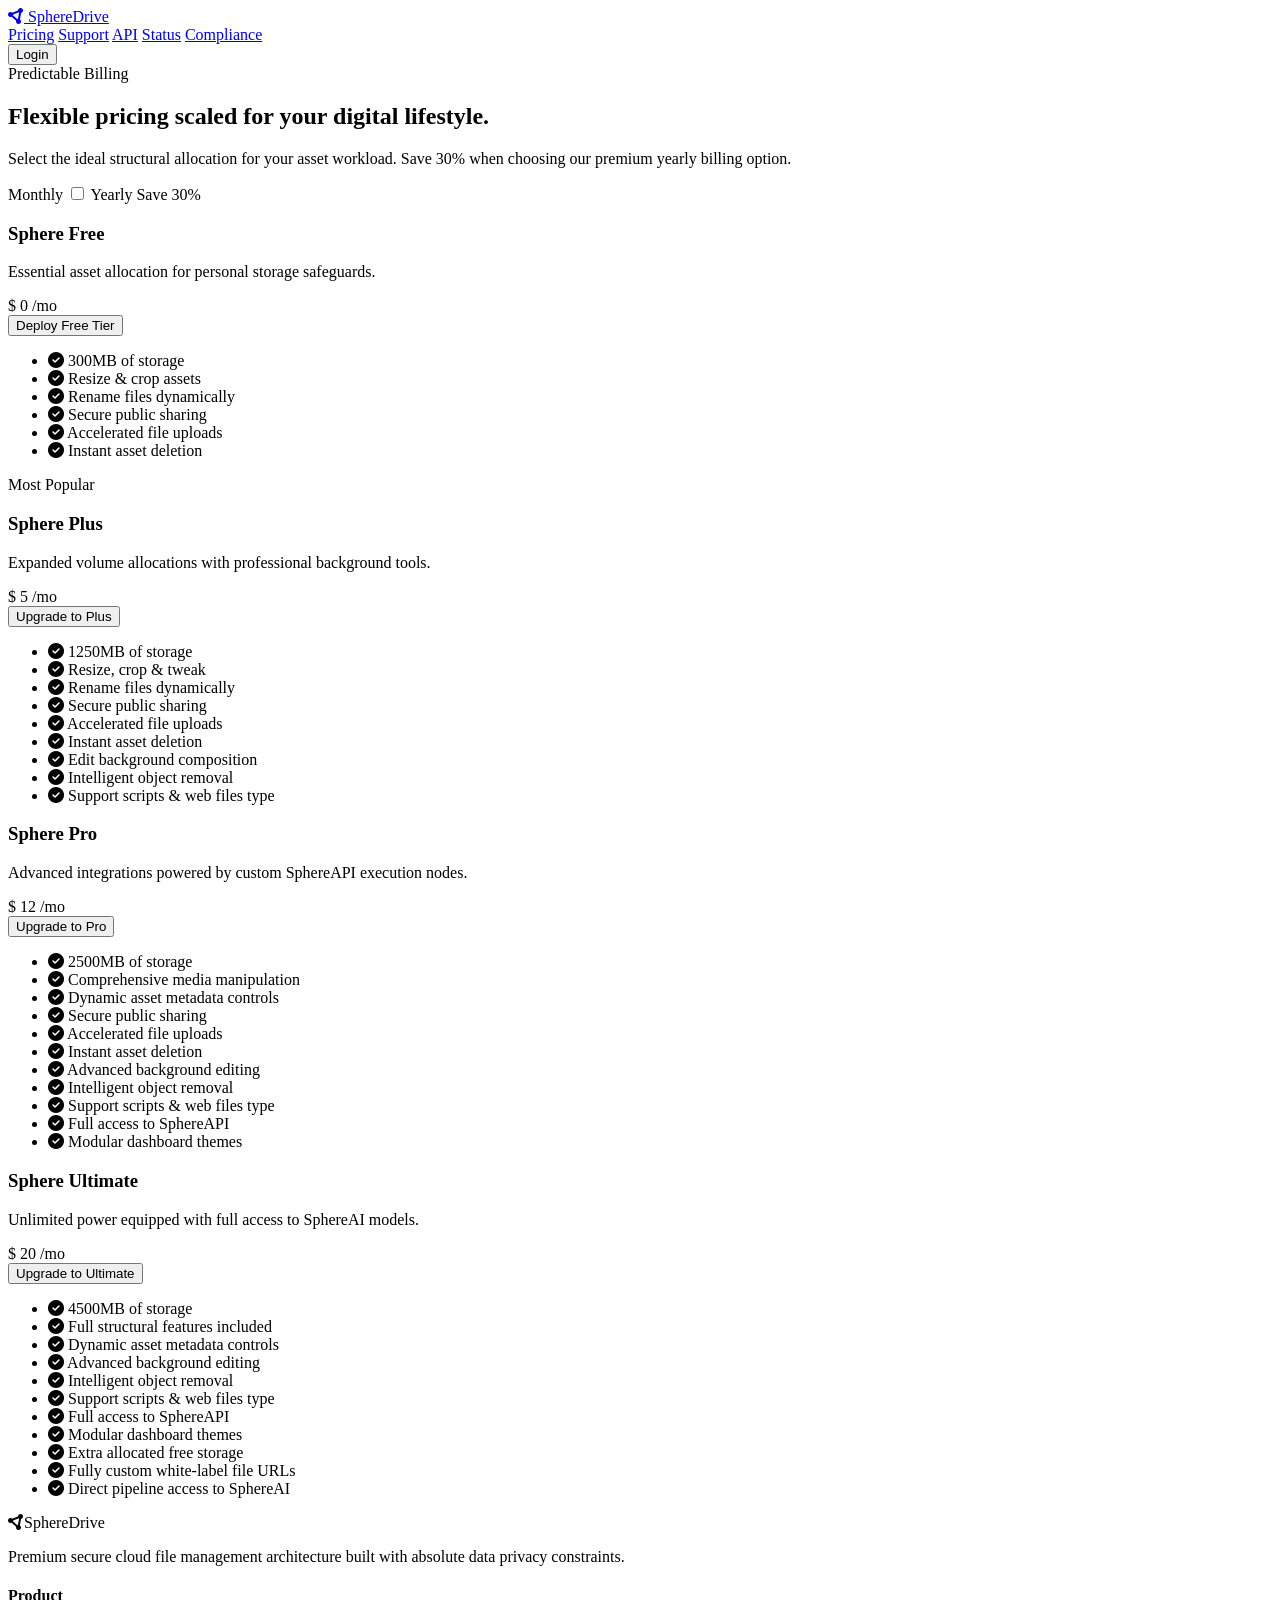
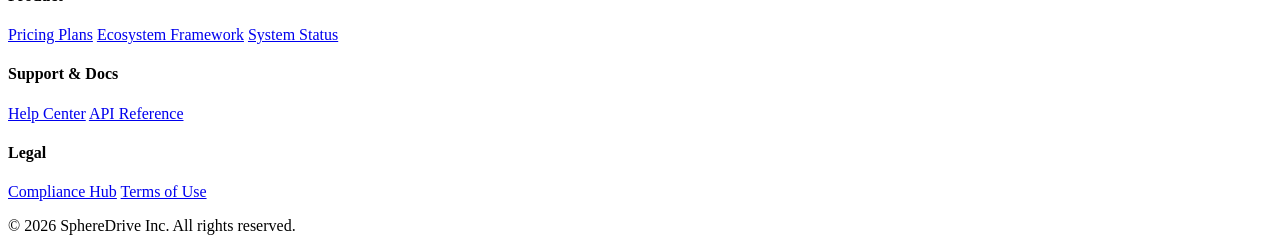
==== pricing/index.html @ c4f2fa49 "Create index.html" ====
<!DOCTYPE html>
<html lang="en">
<head>
    <meta charset="UTF-8">
    <meta name="viewport" content="width=device-width, initial-scale=1.0">
    <title>Pricing Plans | SphereDrive</title>
    <link rel="preconnect" href="https://fonts.googleapis.com">
    <link rel="preconnect" href="https://fonts.gstatic.com" crossorigin>
    <link href="https://fonts.googleapis.com/css2?family=Plus+Jakarta+Sans:wght@400;500;600;700&display=swap" rel="stylesheet">
    <link rel="stylesheet" href="https://cdnjs.cloudflare.com/ajax/libs/font-awesome/6.4.0/css/all.min.css">
    <link rel="stylesheet" href="styles.css">
</head>
<body>
    <header class="header">
        <div class="nav-container container">
            <a href="index.html" id="logo-link" class="logo">
                <i class="fa-solid fa-circle-nodes logo-icon"></i>
                <span>SphereDrive</span>
            </a>
            <nav class="nav-menu">
                <a href="pricing.html" class="nav-link active">Pricing</a>
                <a href="support.html" class="nav-link">Support</a>
                <a href="api-documentation.html" class="nav-link">API</a>
                <a href="status.html" class="nav-link">Status</a>
                <a href="compliance.html" class="nav-link">Compliance</a>
            </nav>
            <div class="nav-actions">
                <button id="nav-dynamic-btn" class="btn btn-primary">Login</button>
            </div>
        </div>
    </header>

    <main class="container page-spacing">
        <div class="section-header">
            <span class="badge">Predictable Billing</span>
            <h2>Flexible pricing scaled for your digital lifestyle.</h2>
            <p>Select the ideal structural allocation for your asset workload. Save 30% when choosing our premium yearly billing option.</p>
            
            <div class="pricing-toggle-container">
                <span id="billing-monthly-label" class="toggle-label active">Monthly</span>
                <label class="switch">
                    <input type="checkbox" id="pricing-toggle">
                    <span class="slider round"></span>
                </label>
                <span id="billing-yearly-label" class="toggle-label">Yearly <span class="discount-pill">Save 30%</span></span>
            </div>
        </div>

        <div class="pricing-cards-grid">
            <div class="pricing-card">
                <div class="card-header-block">
                    <h3>Sphere Free</h3>
                    <p class="plan-desc">Essential asset allocation for personal storage safeguards.</p>
                    <div class="price-display">
                        <span class="currency">$</span>
                        <span class="amount" data-monthly="0" data-yearly="0">0</span>
                        <span class="period">/mo</span>
                    </div>
                </div>
                <button class="btn btn-secondary full-width auth-trigger-btn">Deploy Free Tier</button>
                <ul class="plan-features-list">
                    <li><i class="fa-solid fa-circle-check"></i> 300MB of storage</li>
                    <li><i class="fa-solid fa-circle-check"></i> Resize & crop assets</li>
                    <li><i class="fa-solid fa-circle-check"></i> Rename files dynamically</li>
                    <li><i class="fa-solid fa-circle-check"></i> Secure public sharing</li>
                    <li><i class="fa-solid fa-circle-check"></i> Accelerated file uploads</li>
                    <li><i class="fa-solid fa-circle-check"></i> Instant asset deletion</li>
                </ul>
            </div>

            <div class="pricing-card highlighted">
                <div class="card-header-block">
                    <span class="popular-badge">Most Popular</span>
                    <h3>Sphere Plus</h3>
                    <p class="plan-desc">Expanded volume allocations with professional background tools.</p>
                    <div class="price-display">
                        <span class="currency">$</span>
                        <span class="amount" data-monthly="5" data-yearly="3.50">5</span>
                        <span class="period">/mo</span>
                    </div>
                </div>
                <button class="btn btn-primary full-width auth-trigger-btn">Upgrade to Plus</button>
                <ul class="plan-features-list">
                    <li><i class="fa-solid fa-circle-check"></i> 1250MB of storage</li>
                    <li><i class="fa-solid fa-circle-check"></i> Resize, crop & tweak</li>
                    <li><i class="fa-solid fa-circle-check"></i> Rename files dynamically</li>
                    <li><i class="fa-solid fa-circle-check"></i> Secure public sharing</li>
                    <li><i class="fa-solid fa-circle-check"></i> Accelerated file uploads</li>
                    <li><i class="fa-solid fa-circle-check"></i> Instant asset deletion</li>
                    <li><i class="fa-solid fa-circle-check"></i> Edit background composition</li>
                    <li><i class="fa-solid fa-circle-check"></i> Intelligent object removal</li>
                    <li><i class="fa-solid fa-circle-check"></i> Support scripts & web files type</li>
                </ul>
            </div>

            <div class="pricing-card">
                <div class="card-header-block">
                    <h3>Sphere Pro</h3>
                    <p class="plan-desc">Advanced integrations powered by custom SphereAPI execution nodes.</p>
                    <div class="price-display">
                        <span class="currency">$</span>
                        <span class="amount" data-monthly="12" data-yearly="8.40">12</span>
                        <span class="period">/mo</span>
                    </div>
                </div>
                <button class="btn btn-secondary full-width auth-trigger-btn">Upgrade to Pro</button>
                <ul class="plan-features-list">
                    <li><i class="fa-solid fa-circle-check"></i> 2500MB of storage</li>
                    <li><i class="fa-solid fa-circle-check"></i> Comprehensive media manipulation</li>
                    <li><i class="fa-solid fa-circle-check"></i> Dynamic asset metadata controls</li>
                    <li><i class="fa-solid fa-circle-check"></i> Secure public sharing</li>
                    <li><i class="fa-solid fa-circle-check"></i> Accelerated file uploads</li>
                    <li><i class="fa-solid fa-circle-check"></i> Instant asset deletion</li>
                    <li><i class="fa-solid fa-circle-check"></i> Advanced background editing</li>
                    <li><i class="fa-solid fa-circle-check"></i> Intelligent object removal</li>
                    <li><i class="fa-solid fa-circle-check"></i> Support scripts & web files type</li>
                    <li><i class="fa-solid fa-circle-check"></i> Full access to SphereAPI</li>
                    <li><i class="fa-solid fa-circle-check"></i> Modular dashboard themes</li>
                </ul>
            </div>

            <div class="pricing-card">
                <div class="card-header-block">
                    <h3>Sphere Ultimate</h3>
                    <p class="plan-desc">Unlimited power equipped with full access to SphereAI models.</p>
                    <div class="price-display">
                        <span class="currency">$</span>
                        <span class="amount" data-monthly="20" data-yearly="14.00">20</span>
                        <span class="period">/mo</span>
                    </div>
                </div>
                <button class="btn btn-secondary full-width auth-trigger-btn">Upgrade to Ultimate</button>
                <ul class="plan-features-list">
                    <li><i class="fa-solid fa-circle-check"></i> 4500MB of storage</li>
                    <li><i class="fa-solid fa-circle-check"></i> Full structural features included</li>
                    <li><i class="fa-solid fa-circle-check"></i> Dynamic asset metadata controls</li>
                    <li><i class="fa-solid fa-circle-check"></i> Advanced background editing</li>
                    <li><i class="fa-solid fa-circle-check"></i> Intelligent object removal</li>
                    <li><i class="fa-solid fa-circle-check"></i> Support scripts & web files type</li>
                    <li><i class="fa-solid fa-circle-check"></i> Full access to SphereAPI</li>
                    <li><i class="fa-solid fa-circle-check"></i> Modular dashboard themes</li>
                    <li><i class="fa-solid fa-circle-check"></i> Extra allocated free storage</li>
                    <li><i class="fa-solid fa-circle-check"></i> Fully custom white-label file URLs</li>
                    <li><i class="fa-solid fa-circle-check"></i> Direct pipeline access to SphereAI</li>
                </ul>
            </div>
        </div>
    </main>

    <footer class="footer">
        <div class="container footer-grid">
            <div class="footer-brand">
                <div class="logo"><i class="fa-solid fa-circle-nodes logo-icon"></i><span>SphereDrive</span></div>
                <p class="footer-desc">Premium secure cloud file management architecture built with absolute data privacy constraints.</p>
            </div>
            <div class="footer-links-col">
                <h4>Product</h4>
                <a href="pricing.html">Pricing Plans</a>
                <a href="framework.html">Ecosystem Framework</a>
                <a href="status.html">System Status</a>
            </div>
            <div class="footer-links-col">
                <h4>Support & Docs</h4>
                <a href="support.html">Help Center</a>
                <a href="api-documentation.html">API Reference</a>
            </div>
            <div class="footer-links-col">
                <h4>Legal</h4>
                <a href="compliance.html">Compliance Hub</a>
                <a href="terms-of-use.html">Terms of Use</a>
            </div>
        </div>
        <div class="container footer-bottom">
            <p>&copy; 2026 SphereDrive Inc. All rights reserved.</p>
        </div>
    </footer>

    <script type="module" src="JavaScript/main.js"></script>
</body>
</html>
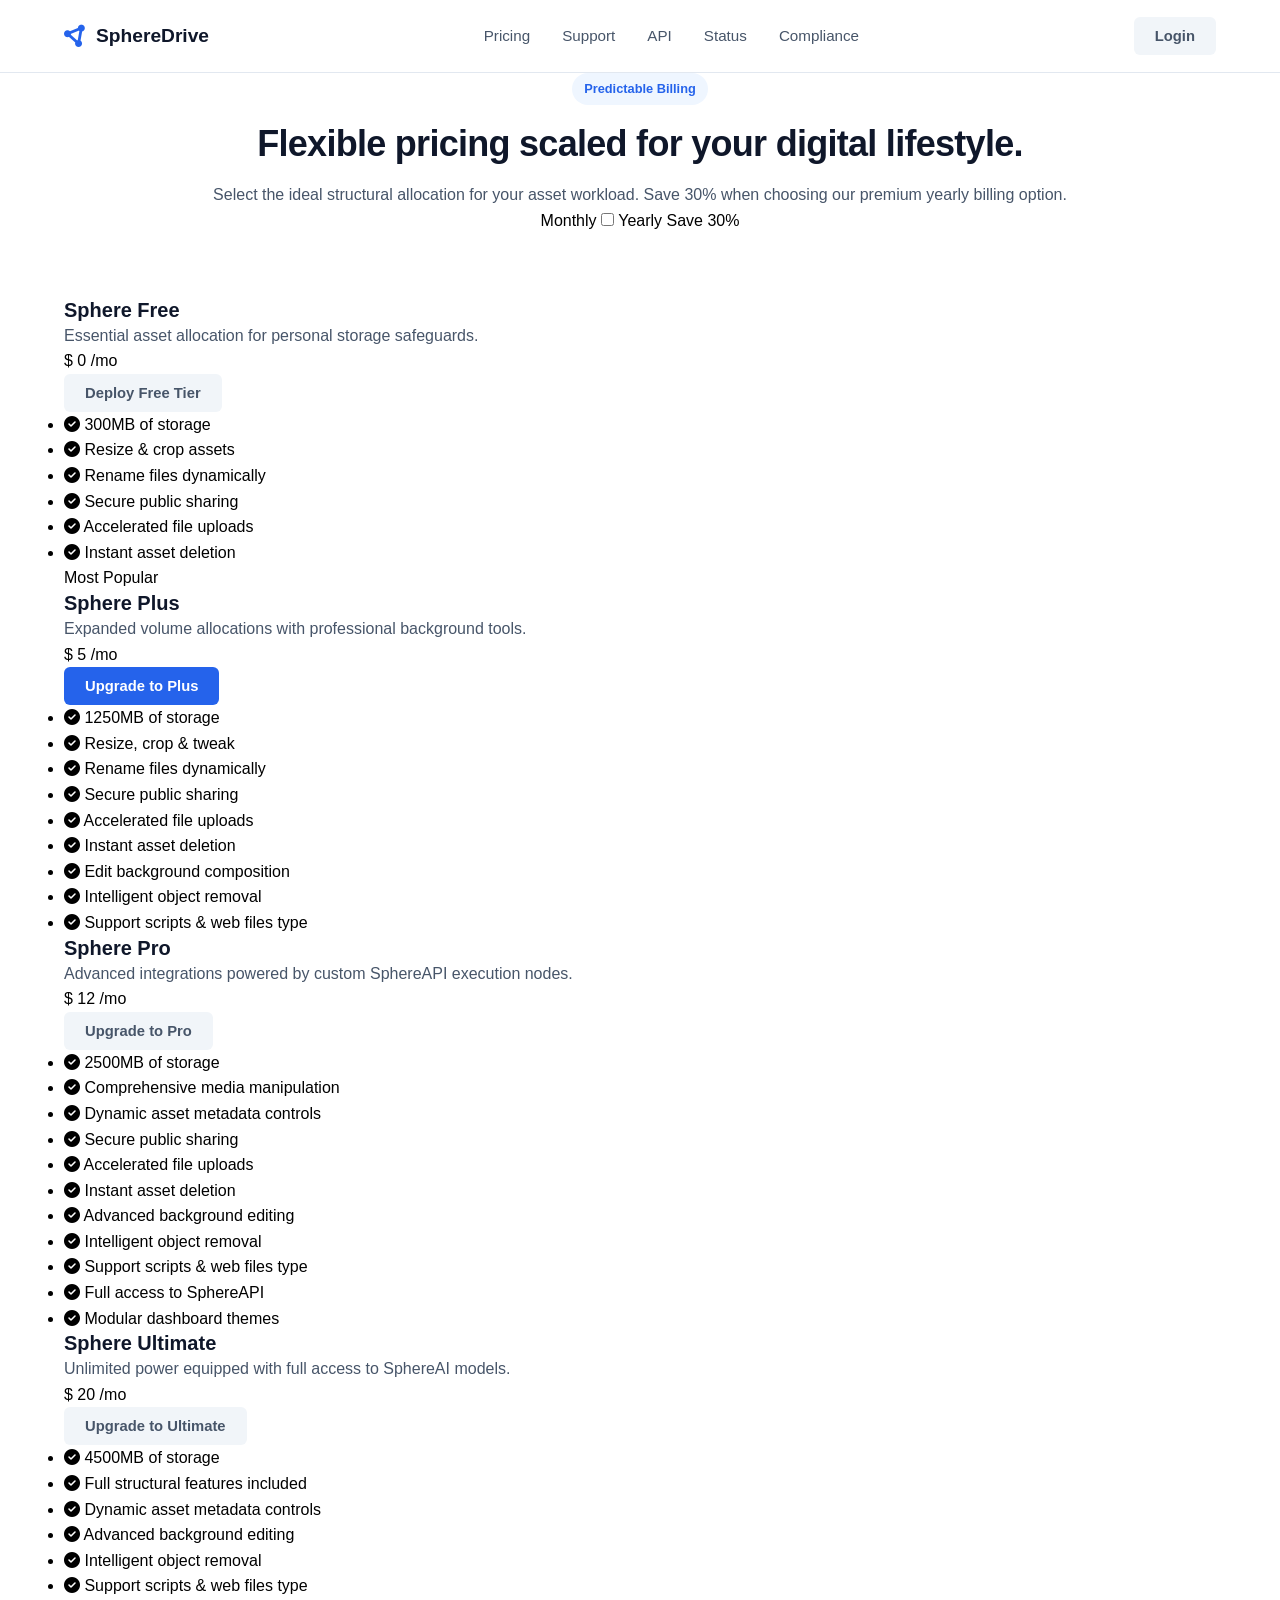
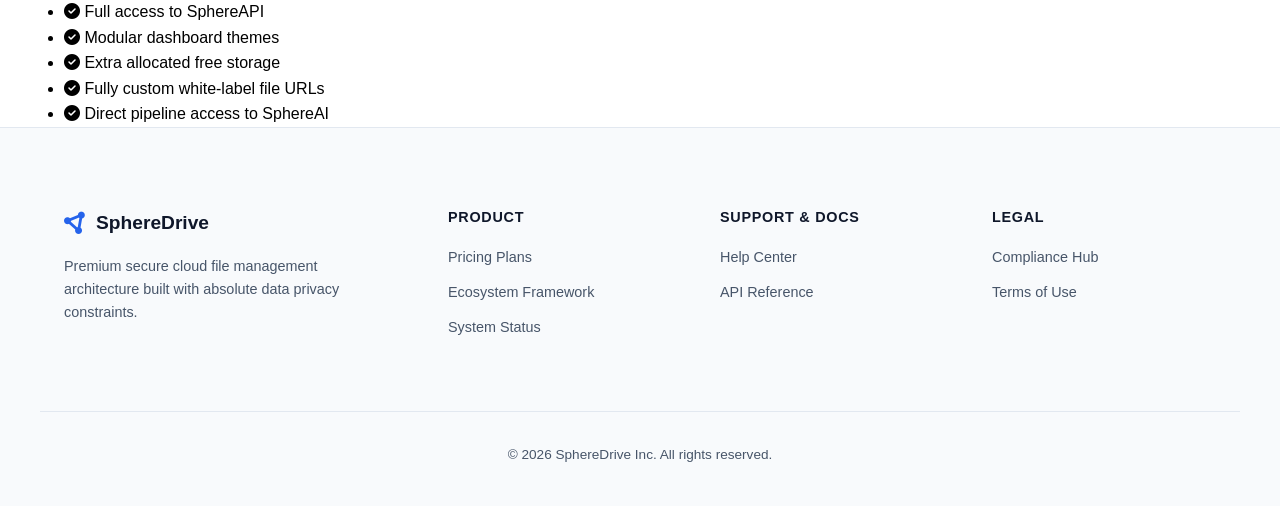
==== commit cce9b98a: "Update index.html" ====
--- a/pricing/index.html
+++ b/pricing/index.html
@@ -8,7 +8,7 @@
     <link rel="preconnect" href="https://fonts.gstatic.com" crossorigin>
     <link href="https://fonts.googleapis.com/css2?family=Plus+Jakarta+Sans:wght@400;500;600;700&display=swap" rel="stylesheet">
     <link rel="stylesheet" href="https://cdnjs.cloudflare.com/ajax/libs/font-awesome/6.4.0/css/all.min.css">
-    <link rel="stylesheet" href="styles.css">
+    <link rel="stylesheet" href="/styles.css">
 </head>
 <body>
     <header class="header">
@@ -175,6 +175,6 @@
         </div>
     </footer>
 
-    <script type="module" src="JavaScript/main.js"></script>
+    <script type="module" src="/JavaScript/main.js"></script>
 </body>
 </html>
--- a/styles.css
+++ b/styles.css
@@ -0,0 +1,651 @@
+/* /styles.css */
+
+/* --- Custom Variables & Theme Setup --- */
+:root {
+    --bg-primary: #ffffff;
+    --bg-secondary: #f8fafc;
+    --bg-tertiary: #f1f5f9;
+    --border-color: #e2e8f0;
+    
+    --text-primary: #0f172a;
+    --text-secondary: #475569;
+    --text-muted: #94a3b8;
+    
+    --accent-color: #2563eb;
+    --accent-hover: #1d4ed8;
+    --accent-light: #eff6ff;
+    
+    --shadow-sm: 0 1px 3px rgba(0,0,0,0.05), 0 1px 2px rgba(0,0,0,0.02);
+    --shadow-md: 0 4px 6px -1px rgba(0,0,0,0.05), 0 2px 4px -1px rgba(0,0,0,0.03);
+    --shadow-lg: 0 10px 15px -3px rgba(0,0,0,0.04), 0 4px 6px -2px rgba(0,0,0,0.02);
+    --radius-sm: 6px;
+    --radius-md: 12px;
+    --radius-lg: 16px;
+    
+    --transition-smooth: all 0.25s cubic-bezier(0.4, 0, 0.2, 1);
+}
+
+/* --- Global Resets & Elements --- */
+* {
+    box-sizing: border-box;
+    margin: 0;
+    padding: 0;
+}
+
+html {
+    scroll-behavior: smooth;
+    font-family: 'Plus Jakarta Sans', sans-serif;
+    color: --text-primary;
+    background-color: var(--bg-primary);
+    -webkit-font-smoothing: antialiased;
+}
+
+body {
+    overflow-x: hidden;
+    line-height: 1.6;
+}
+
+.container {
+    max-width: 1200px;
+    margin: 0 auto;
+    padding: 0 24px;
+}
+
+/* --- Typography --- */
+h1, h2, h3, h4 {
+    color: var(--text-primary);
+    font-weight: 700;
+    line-height: 1.25;
+}
+
+h1 {
+    font-size: 3rem;
+    letter-spacing: -0.03em;
+}
+
+h2 {
+    font-size: 2.25rem;
+    letter-spacing: -0.02em;
+}
+
+h3 {
+    font-size: 1.25rem;
+}
+
+p {
+    color: var(--text-secondary);
+}
+
+/* --- Buttons & UI Controls --- */
+.btn {
+    display: inline-flex;
+    align-items: center;
+    justify-content: center;
+    font-family: inherit;
+    font-weight: 600;
+    font-size: 0.925rem;
+    padding: 10px 20px;
+    border-radius: var(--radius-sm);
+    border: 1px solid transparent;
+    cursor: pointer;
+    transition: var(--transition-smooth);
+    text-decoration: none;
+}
+
+.btn-primary {
+    background-color: var(--accent-color);
+    color: var(--bg-primary);
+}
+
+.btn-primary:hover {
+    background-color: var(--accent-hover);
+}
+
+.btn-secondary {
+    background-color: var(--bg-tertiary);
+    color: var(--text-secondary);
+}
+
+.btn-secondary:hover {
+    background-color: var(--border-color);
+}
+
+.btn-lg {
+    padding: 14px 28px;
+    font-size: 1rem;
+    border-radius: var(--radius-md);
+}
+
+.badge {
+    display: inline-block;
+    background-color: var(--accent-light);
+    color: var(--accent-color);
+    font-weight: 600;
+    font-size: 0.8rem;
+    padding: 6px 12px;
+    border-radius: 50px;
+    margin-bottom: 16px;
+}
+
+/* --- Sticky Navigation --- */
+.header {
+    position: sticky;
+    top: 0;
+    background-color: rgba(255, 255, 255, 0.85);
+    backdrop-filter: blur(12px);
+    -webkit-backdrop-filter: blur(12px);
+    border-bottom: 1px solid var(--border-color);
+    z-index: 1000;
+    transition: var(--transition-smooth);
+}
+
+.nav-container {
+    display: flex;
+    align-items: center;
+    justify-content: space-between;
+    height: 72px;
+}
+
+.logo {
+    display: flex;
+    align-items: center;
+    gap: 10px;
+    text-decoration: none;
+    font-weight: 700;
+    font-size: 1.2rem;
+    color: var(--text-primary);
+}
+
+.logo-icon {
+    color: var(--accent-color);
+    font-size: 1.4rem;
+}
+
+.nav-menu {
+    display: flex;
+    align-items: center;
+    gap: 32px;
+}
+
+.nav-link {
+    text-decoration: none;
+    color: var(--text-secondary);
+    font-weight: 500;
+    font-size: 0.95rem;
+    transition: var(--transition-smooth);
+}
+
+.nav-link:hover {
+    color: var(--accent-color);
+}
+
+/* --- Hero Section --- */
+.hero-section {
+    display: grid;
+    grid-template-columns: 1.1fr 0.9fr;
+    gap: 64px;
+    align-items: center;
+    padding: 80px 24px 100px 24px;
+}
+
+.hero-subtitle {
+    font-size: 1.15rem;
+    margin-top: 24px;
+    margin-bottom: 36px;
+    max-width: 520px;
+}
+
+.hero-buttons {
+    display: flex;
+    gap: 16px;
+    margin-bottom: 32px;
+}
+
+.hero-meta {
+    display: flex;
+    gap: 24px;
+    color: var(--text-secondary);
+    font-size: 0.875rem;
+}
+
+.hero-meta i {
+    color: var(--accent-color);
+    margin-right: 4px;
+}
+
+/* --- Mockup Dashboard Simulation --- */
+.window-mockup {
+    background-color: var(--bg-primary);
+    border: 1px solid var(--border-color);
+    border-radius: var(--radius-lg);
+    box-shadow: var(--shadow-lg);
+    overflow: hidden;
+}
+
+.window-header {
+    background-color: var(--bg-secondary);
+    border-bottom: 1px solid var(--border-color);
+    padding: 12px 20px;
+    display: flex;
+    align-items: center;
+    gap: 24px;
+}
+
+.window-dots {
+    display: flex;
+    gap: 6px;
+}
+
+.window-dots .dot {
+    width: 10px;
+    height: 10px;
+    border-radius: 50%;
+    background-color: #cbd5e1;
+}
+
+.window-search {
+    background-color: var(--bg-primary);
+    border: 1px solid var(--border-color);
+    border-radius: var(--radius-sm);
+    padding: 4px 12px;
+    font-size: 0.8rem;
+    color: var(--text-secondary);
+    flex-grow: 1;
+    max-width: 240px;
+}
+
+.window-body {
+    display: grid;
+    grid-template-columns: 140px 1fr;
+    height: 240px;
+}
+
+.mock-sidebar {
+    background-color: var(--bg-secondary);
+    border-right: 1px solid var(--border-color);
+    padding: 16px 12px;
+    display: flex;
+    flex-direction: column;
+    gap: 12px;
+    font-size: 0.8rem;
+    font-weight: 600;
+    color: var(--text-secondary);
+}
+
+.mock-sidebar div {
+    display: flex;
+    align-items: center;
+    gap: 8px;
+    padding: 6px 8px;
+    border-radius: var(--radius-sm);
+}
+
+.mock-sidebar .active {
+    background-color: var(--accent-light);
+    color: var(--accent-color);
+}
+
+.mock-content {
+    padding: 20px;
+    background-color: var(--bg-primary);
+}
+
+.file-grid {
+    display: grid;
+    grid-template-columns: repeat(auto-fill, minmax(100px, 1fr));
+    gap: 16px;
+}
+
+.file-card {
+    border: 1px solid var(--border-color);
+    border-radius: var(--radius-sm);
+    padding: 12px 8px;
+    text-align: center;
+    font-size: 0.75rem;
+    font-weight: 500;
+    color: var(--text-secondary);
+    display: flex;
+    flex-direction: column;
+    align-items: center;
+    gap: 8px;
+    box-shadow: var(--shadow-sm);
+}
+
+.file-card i {
+    font-size: 1.5rem;
+}
+
+.pdf-icon { color: #ef4444; }
+.img-icon { color: #3b82f6; }
+.code-icon { color: #10b981; }
+
+/* --- Features Grid Section --- */
+.features-section {
+    background-color: var(--bg-secondary);
+    padding: 100px 0;
+    border-top: 1px solid var(--border-color);
+    border-bottom: 1px solid var(--border-color);
+}
+
+.section-header {
+    text-align: center;
+    margin-bottom: 64px;
+}
+
+.section-header h2 {
+    margin-bottom: 16px;
+}
+
+.features-grid {
+    display: grid;
+    grid-template-columns: repeat(auto-fit, minmax(240px, 1fr));
+    gap: 32px;
+}
+
+.feature-card {
+    background-color: var(--bg-primary);
+    border: 1px solid var(--border-color);
+    padding: 32px;
+    border-radius: var(--radius-lg);
+    box-shadow: var(--shadow-sm);
+    transition: var(--transition-smooth);
+}
+
+.feature-card:hover {
+    transform: translateY(-4px);
+    box-shadow: var(--shadow-md);
+}
+
+.feature-icon-wrapper {
+    width: 48px;
+    height: 48px;
+    border-radius: var(--radius-sm);
+    background-color: var(--accent-light);
+    color: var(--accent-color);
+    display: flex;
+    align-items: center;
+    justify-content: center;
+    font-size: 1.25rem;
+    margin-bottom: 20px;
+}
+
+.feature-card h3 {
+    margin-bottom: 12px;
+}
+
+/* --- Dynamic Split Showcase Layouts --- */
+.split-layout {
+    display: grid;
+    grid-template-columns: 1fr 1fr;
+    gap: 80px;
+    align-items: center;
+    padding: 100px 24px;
+}
+
+.split-layout.reverse .split-image {
+    order: 2;
+}
+
+.section-label {
+    text-transform: uppercase;
+    font-size: 0.75rem;
+    font-weight: 700;
+    letter-spacing: 0.1em;
+    color: var(--accent-color);
+    display: block;
+    margin-bottom: 12px;
+}
+
+.split-text h2 {
+    margin-bottom: 20px;
+}
+
+.split-text p {
+    font-size: 1.05rem;
+    margin-bottom: 24px;
+}
+
+.benefit-list {
+    list-style: none;
+    display: flex;
+    flex-direction: column;
+    gap: 12px;
+}
+
+.benefit-list li {
+    display: flex;
+    align-items: center;
+    gap: 10px;
+    font-weight: 500;
+    color: var(--text-secondary);
+}
+
+.benefit-list i {
+    color: var(--accent-color);
+}
+
+/* --- Storage Card Block --- */
+.storage-visual-card {
+    background: var(--bg-primary);
+    border: 1px solid var(--border-color);
+    padding: 32px;
+    border-radius: var(--radius-lg);
+    box-shadow: var(--shadow-md);
+}
+
+.storage-info {
+    display: flex;
+    justify-content: space-between;
+    margin-bottom: 16px;
+    font-size: 0.9rem;
+}
+
+.progress-bar-container {
+    width: 100%;
+    height: 8px;
+    background-color: var(--bg-tertiary);
+    border-radius: 4px;
+    overflow: hidden;
+    margin-bottom: 12px;
+}
+
+.progress-bar {
+    height: 100%;
+    background-color: var(--accent-color);
+    border-radius: 4px;
+}
+
+.storage-usage-text {
+    font-size: 0.8rem;
+    color: var(--text-muted);
+}
+
+/* --- Crypto Shield UI Showcase --- */
+.crypto-shield-box {
+    background-color: var(--bg-secondary);
+    border: 1px solid var(--border-color);
+    height: 200px;
+    border-radius: var(--radius-lg);
+    display: flex;
+    align-items: center;
+    justify-content: center;
+    gap: 16px;
+    position: relative;
+}
+
+.core-shield-icon {
+    font-size: 3.5rem;
+    color: var(--accent-color);
+}
+
+.transient-icon {
+    font-size: 1.5rem;
+    color: var(--text-muted);
+}
+
+.connection-line {
+    width: 60px;
+    height: 2px;
+    background: linear-gradient(90deg, var(--border-color), var(--accent-color));
+}
+
+/* --- Share Links Interface Component --- */
+.share-links-preview {
+    border: 1px solid var(--border-color);
+    padding: 24px;
+    border-radius: var(--radius-lg);
+    box-shadow: var(--shadow-md);
+    background-color: var(--bg-primary);
+}
+
+.link-row {
+    display: flex;
+    justify-content: space-between;
+    align-items: center;
+    background-color: var(--bg-secondary);
+    padding: 12px 16px;
+    border-radius: var(--radius-sm);
+    border: 1px solid var(--border-color);
+    margin-bottom: 12px;
+}
+
+.link-text {
+    font-size: 0.85rem;
+    font-family: monospace;
+    color: var(--text-secondary);
+}
+
+.copy-badge {
+    font-size: 0.75rem;
+    background-color: var(--accent-color);
+    color: var(--bg-primary);
+    padding: 4px 8px;
+    border-radius: 4px;
+    font-weight: 600;
+    cursor: pointer;
+}
+
+.link-permissions {
+    display: flex;
+    gap: 16px;
+    font-size: 0.8rem;
+    color: var(--text-secondary);
+    font-weight: 500;
+}
+
+/* --- Call To Action Frame --- */
+.cta-section {
+    padding: 60px 24px 120px 24px;
+}
+
+.cta-box {
+    background-color: var(--bg-secondary);
+    border: 1px solid var(--border-color);
+    border-radius: var(--radius-lg);
+    padding: 64px 32px;
+    text-align: center;
+    box-shadow: var(--shadow-sm);
+}
+
+.cta-box h2 {
+    margin-bottom: 16px;
+}
+
+.cta-box p {
+    max-width: 580px;
+    margin: 0 auto 32px auto;
+    font-size: 1.1rem;
+}
+
+/* --- Modern Global Footer Layout --- */
+.footer {
+    background-color: var(--bg-secondary);
+    border-top: 1px solid var(--border-color);
+    padding: 80px 0 40px 0;
+}
+
+.footer-grid {
+    display: grid;
+    grid-template-columns: 1.5fr repeat(3, 1fr);
+    gap: 48px;
+    margin-bottom: 60px;
+}
+
+.footer-brand .logo {
+    margin-bottom: 16px;
+}
+
+.footer-desc {
+    font-size: 0.9rem;
+    max-width: 280px;
+}
+
+.footer-links-col h4 {
+    font-size: 0.9rem;
+    text-transform: uppercase;
+    letter-spacing: 0.05em;
+    margin-bottom: 20px;
+}
+
+.footer-links-col a {
+    display: block;
+    text-decoration: none;
+    color: var(--text-secondary);
+    font-size: 0.9rem;
+    margin-bottom: 12px;
+    transition: var(--transition-smooth);
+}
+
+.footer-links-col a:hover {
+    color: var(--accent-color);
+}
+
+.footer-bottom {
+    border-top: 1px solid var(--border-color);
+    padding-top: 32px;
+    text-align: center;
+    font-size: 0.85rem;
+    color: var(--text-muted);
+}
+
+/* --- Media Queries (Fully Responsive Layouts) --- */
+@media (max-width: 992px) {
+    h1 { font-size: 2.5rem; }
+    .hero-section {
+        grid-template-columns: 1fr;
+        gap: 48px;
+        text-align: center;
+        padding-top: 48px;
+    }
+    .hero-subtitle {
+        margin-left: auto;
+        margin-right: auto;
+    }
+    .hero-buttons {
+        justify-content: center;
+    }
+    .hero-meta {
+        justify-content: center;
+    }
+    .split-layout, .split-layout.reverse {
+        grid-template-columns: 1fr;
+        gap: 40px;
+        padding: 60px 24px;
+    }
+    .split-layout.reverse .split-image {
+        order: 0;
+    }
+    .footer-grid {
+        grid-template-columns: 1fr 1fr;
+        gap: 32px;
+    }
+}
+
+@media (max-width: 600px) {
+    .nav-menu {
+        display: none; /* Simplification for minimal production-ready landing template */
+    }
+    .footer-grid {
+        grid-template-columns: 1fr;
+    }
+}
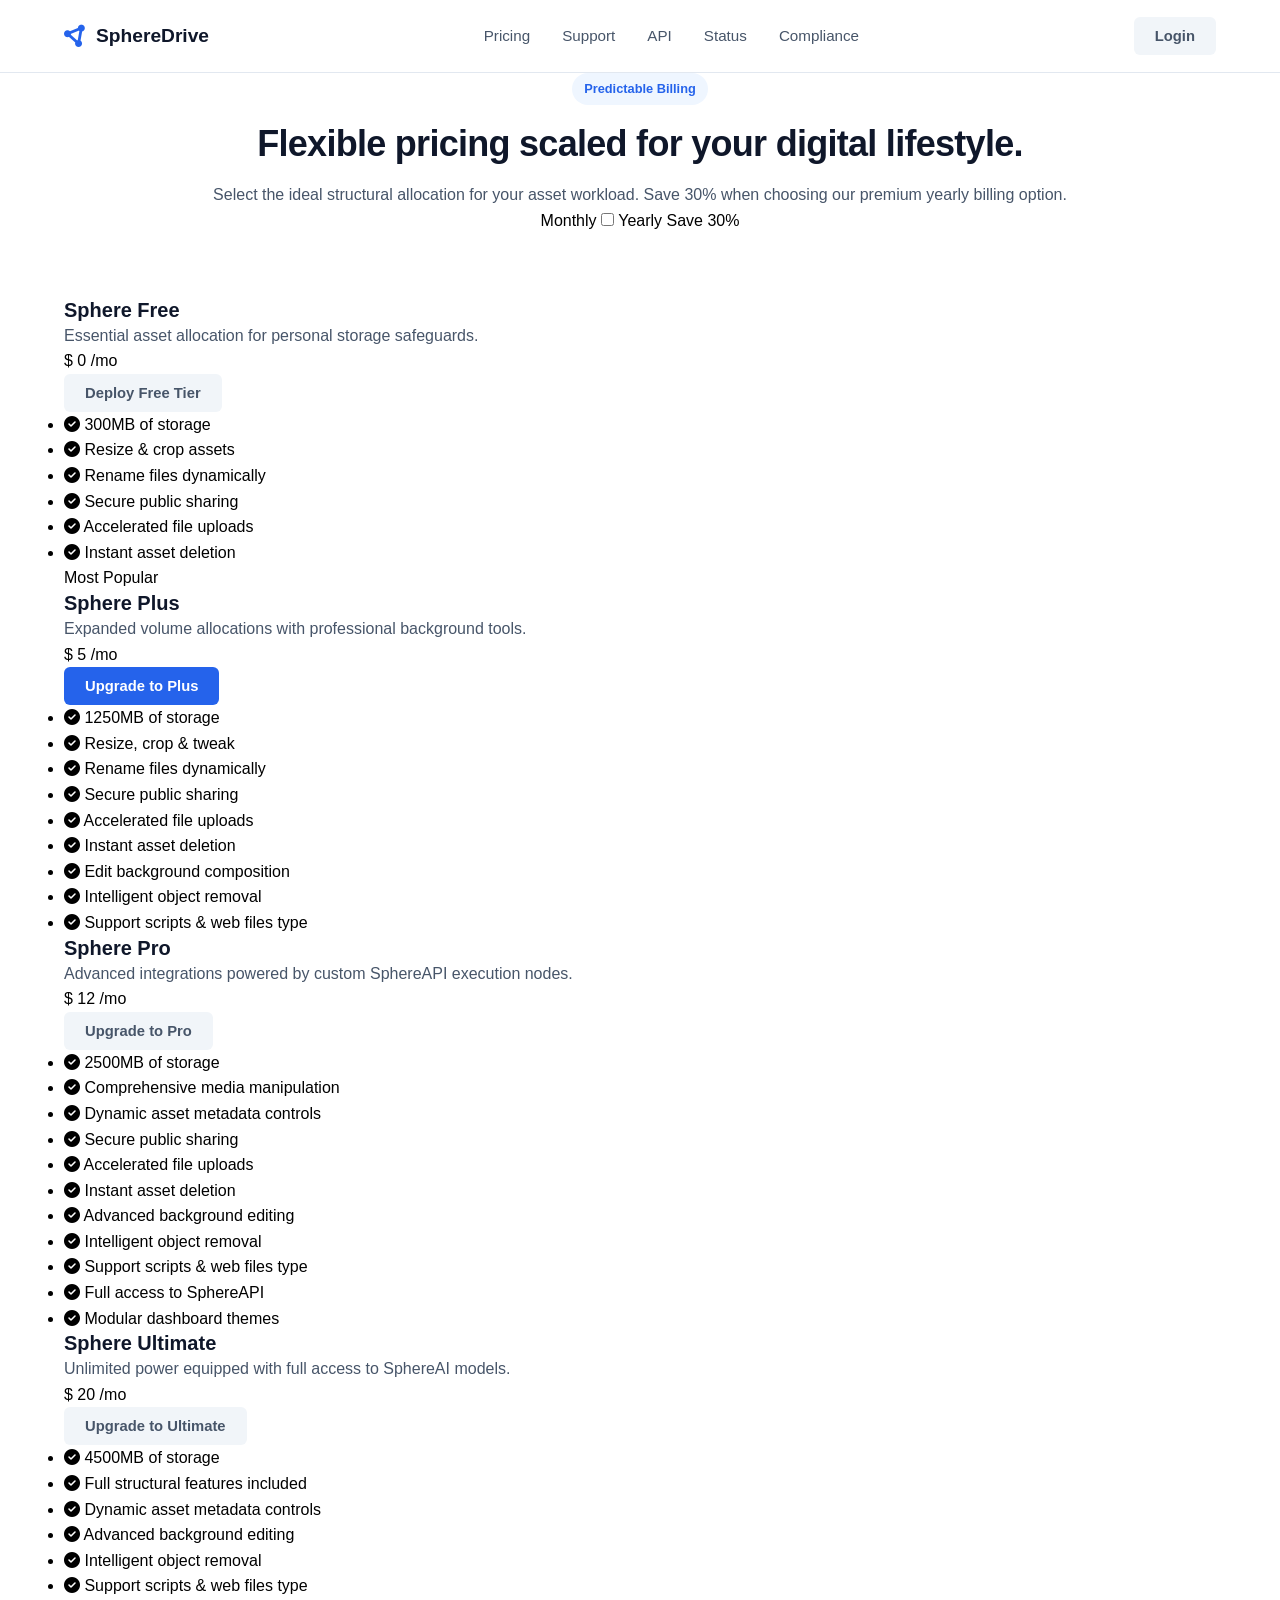
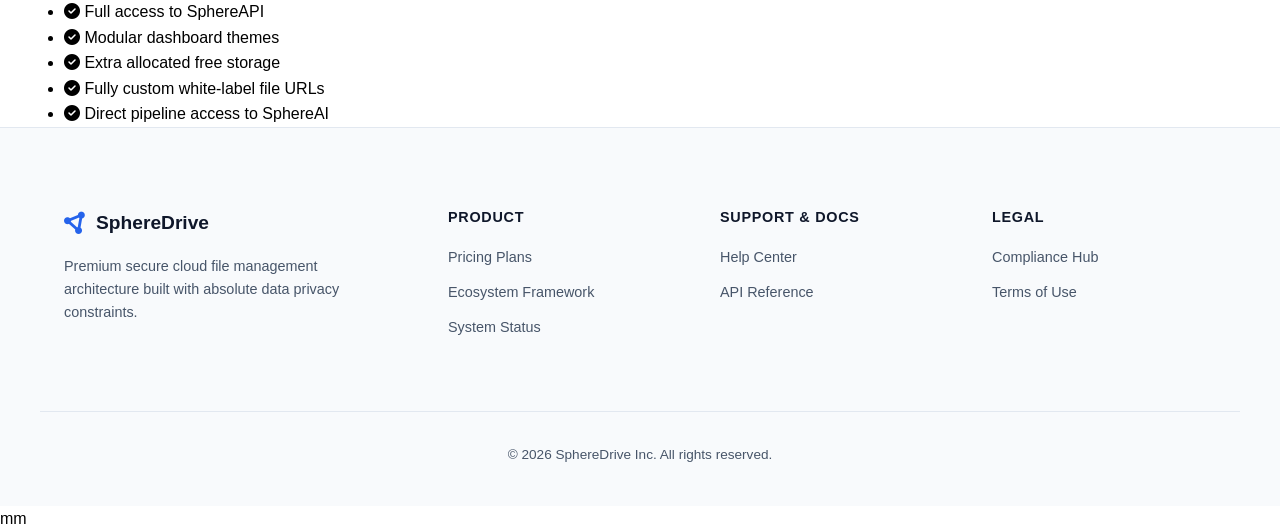
==== commit eb4ad6ce: "Update index.html" ====
--- a/pricing/index.html
+++ b/pricing/index.html
@@ -178,3 +178,4 @@
     <script type="module" src="/JavaScript/main.js"></script>
 </body>
 </html>
+mm
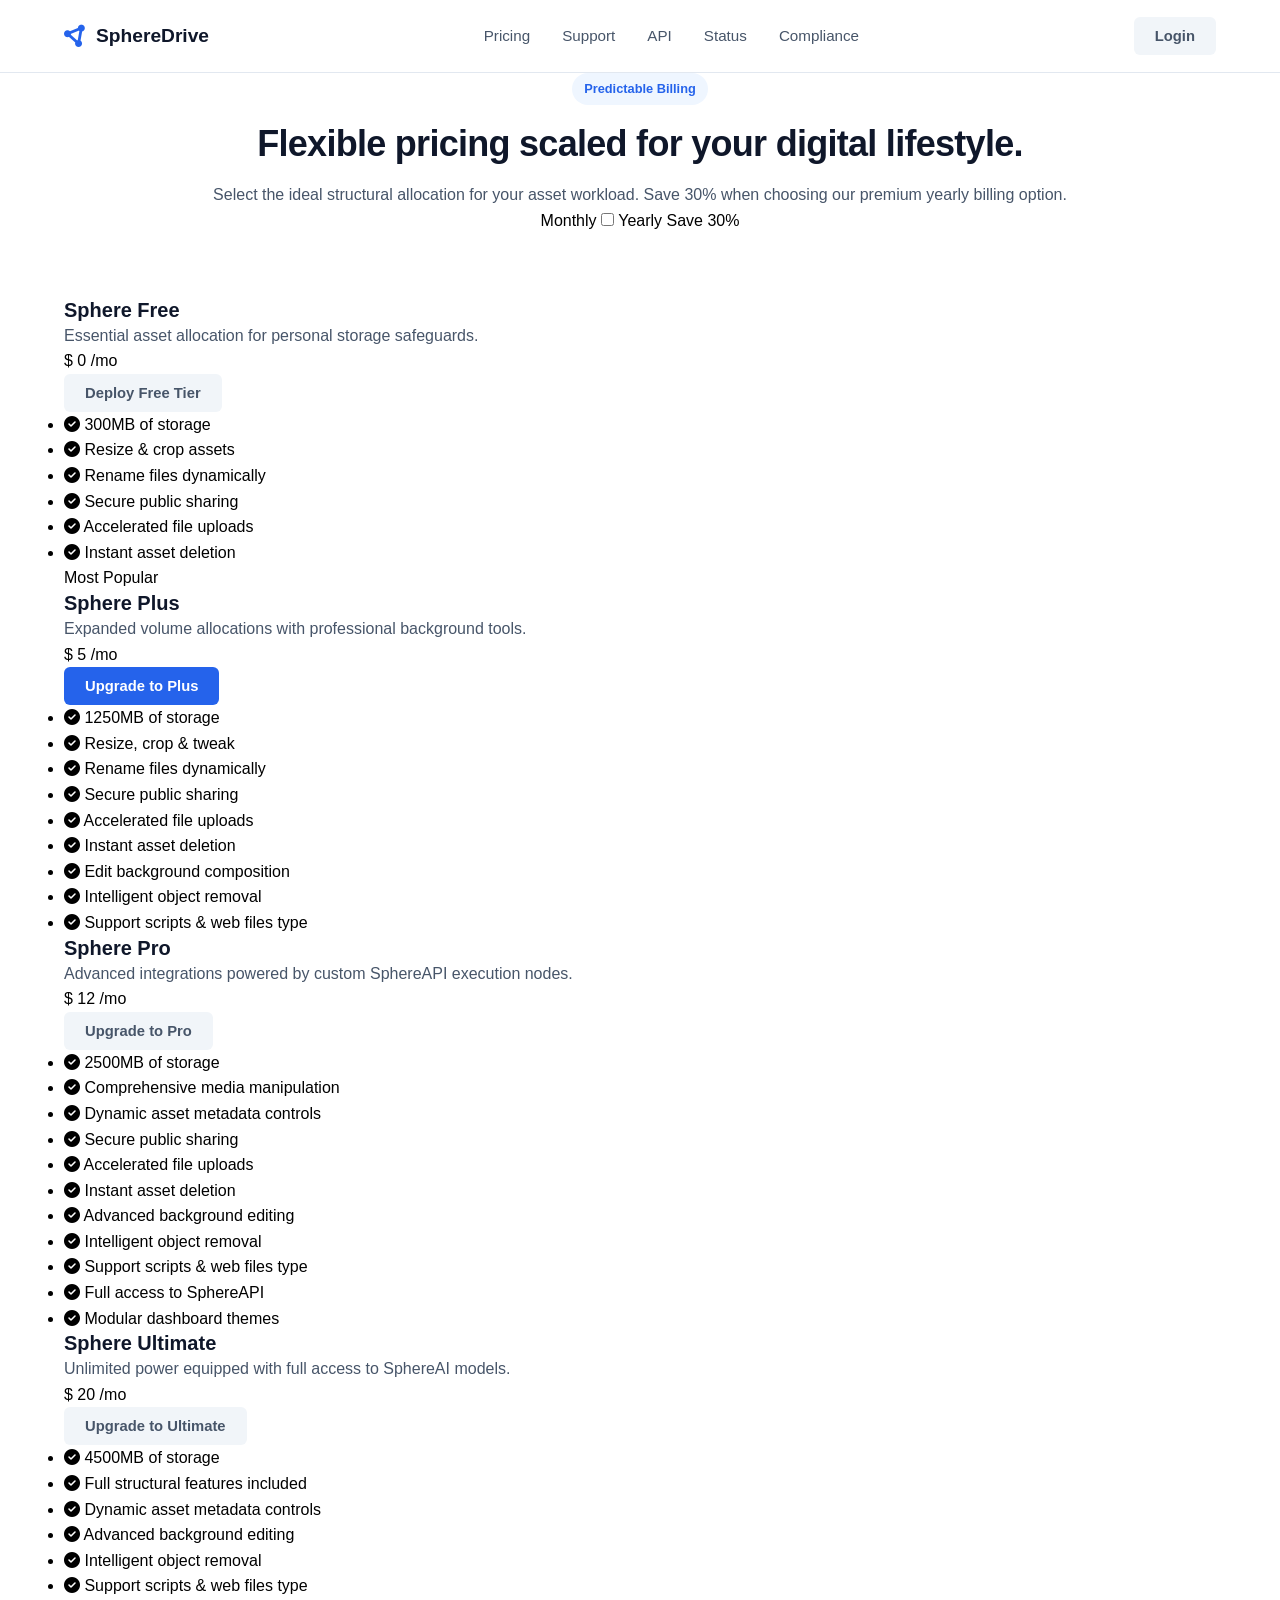
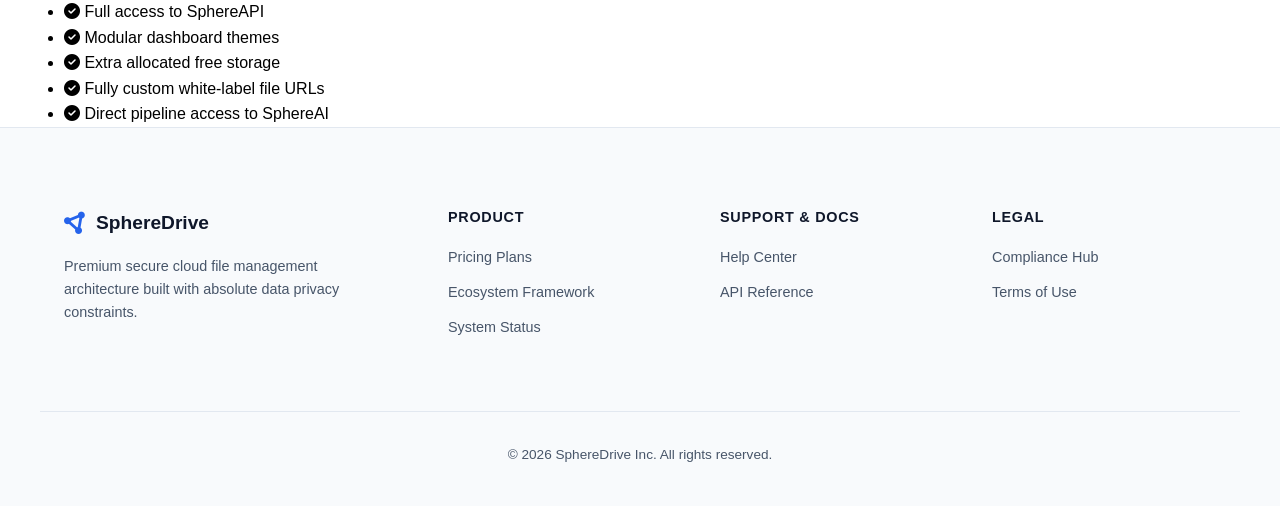
==== commit a5c77eb2: "Update index.html" ====
--- a/pricing/index.html
+++ b/pricing/index.html
@@ -178,4 +178,3 @@
     <script type="module" src="/JavaScript/main.js"></script>
 </body>
 </html>
-mm
